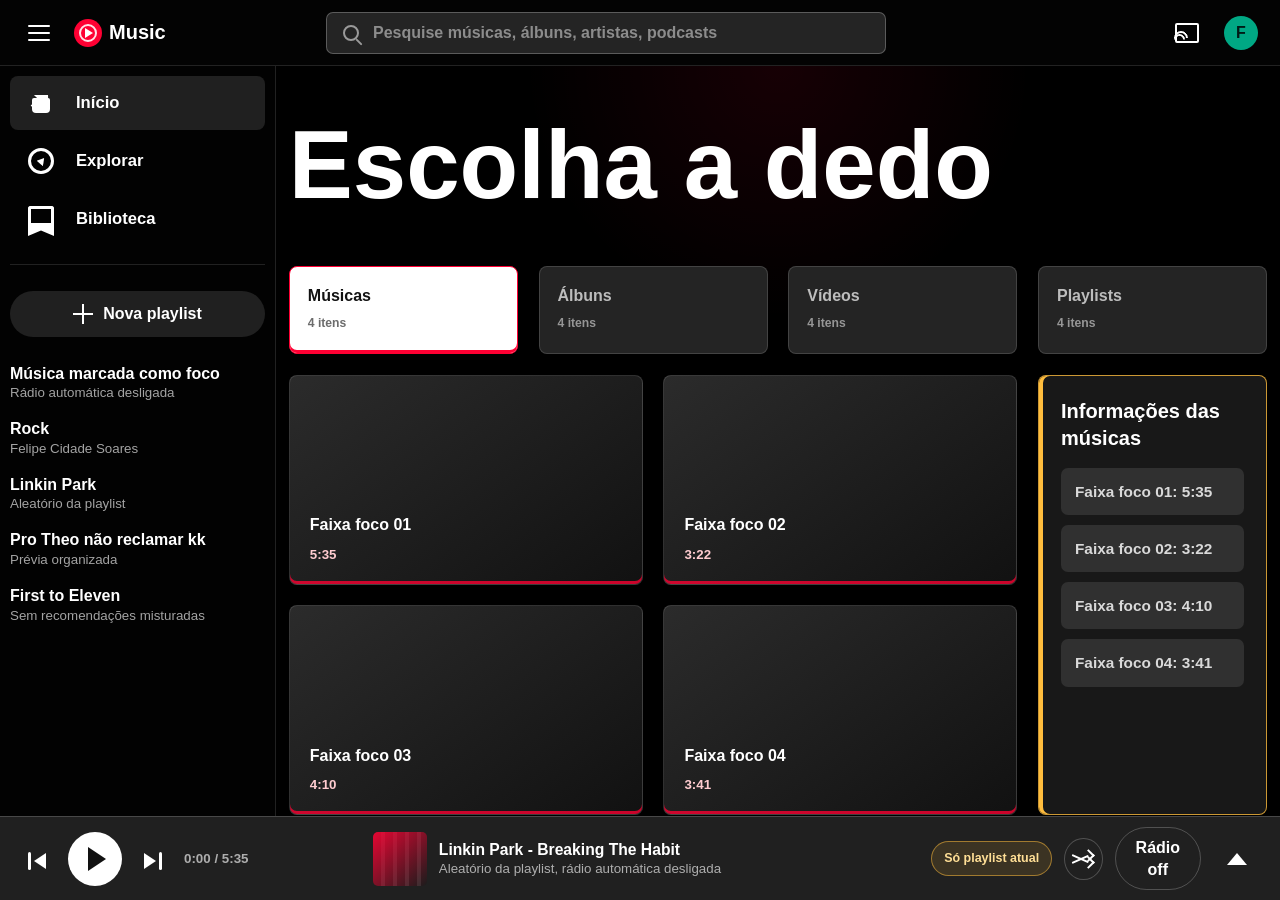
==== prototipo-final.html @ 874b072c "prototipo final" ====
<!doctype html>
<html lang="pt-BR">
  <head>
    <meta charset="utf-8">
    <meta name="viewport" content="width=device-width, initial-scale=1">
    <meta
      name="description"
      content="Protótipo final navegável do YouTube Music com melhorias do ciclo final aplicadas."
    >
    <title>Protótipo Final | YouTube Music</title>
    <link rel="stylesheet" href="src/css/prototipo-final.css?v=20260530-p2-three-tabs">
  </head>
  <body>
    <div class="yt-prototype" data-prototype>
      <header class="app-topbar">
        <div class="brand-area">
          <button class="icon-button menu-button" type="button" aria-label="Abrir menu">
            <span></span>
            <span></span>
            <span></span>
          </button>
          <a class="brand-link" href="index.html#prototipo-navegavel" aria-label="Voltar ao relatório">
            <span class="brand-play" aria-hidden="true"></span>
            <strong>Music</strong>
          </a>
        </div>

        <label class="search-shell">
          <span class="search-icon" aria-hidden="true"></span>
          <input type="search" value="" placeholder="Pesquise músicas, álbuns, artistas, podcasts">
        </label>

        <div class="top-actions">
          <button class="cast-button" type="button" aria-label="Transmitir para dispositivo">
            <span></span>
          </button>
          <span class="avatar" aria-label="Perfil do usuário">F</span>
        </div>
      </header>

      <aside class="app-sidebar" aria-label="Navegação do protótipo">
        <nav class="primary-nav">
          <a class="is-active" href="#inicio">
            <span class="nav-home" aria-hidden="true"></span>
            Início
          </a>
          <a href="#explorar">
            <span class="nav-compass" aria-hidden="true"></span>
            Explorar
          </a>
          <a href="#biblioteca">
            <span class="nav-bookmark" aria-hidden="true"></span>
            Biblioteca
          </a>
        </nav>

        <button class="new-playlist" type="button">
          <span aria-hidden="true"></span>
          Nova playlist
        </button>

        <div class="playlist-list" aria-label="Playlists">
          <article>
            <strong>Música marcada como foco</strong>
            <small>Rádio automática desligada</small>
          </article>
          <article>
            <strong>Rock</strong>
            <small>Felipe Cidade Soares</small>
          </article>
          <article>
            <strong>Linkin Park</strong>
            <small>Aleatório da playlist</small>
          </article>
          <article>
            <strong>Pro Theo não reclamar kk</strong>
            <small>Prévia organizada</small>
          </article>
          <article>
            <strong>First to Eleven</strong>
            <small>Sem recomendações misturadas</small>
          </article>
        </div>
      </aside>

      <main class="app-stage" id="inicio">
        <section class="view view--home is-current" data-view="home" aria-label="Tela inicial do protótipo">
          <div class="content-scroll">
            <section class="home-p2" aria-label="Tela inicial organizada por intenção de uso">
              <div class="home-p2-heading">
                <strong data-home-tab-title>Escolha a dedo</strong>
              </div>
              
              <div class="home-p2-tabs" data-home-tab-group aria-label="Categorias de conteúdo">
                <button class="is-selected" type="button" data-home-tab="musicas">
                  <span>Músicas</span>
                  <small>4 itens</small>
                </button>
                <button type="button" data-home-tab="albuns">
                  <span>Álbuns</span>
                  <small>4 itens</small>
                </button>
                <button type="button" data-home-tab="videos">
                  <span>Vídeos</span>
                  <small>4 itens</small>
                </button>
                <button type="button" data-home-tab="playlists">
                  <span>Playlists</span>
                  <small>4 itens</small>
                </button>
              </div>
              <div class="home-p2-body">
                <div class="home-p2-grid" data-home-card-panel>
                  <button class="home-p2-card" type="button">
                    <strong>Faixa foco 01</strong>
                    <small>Adicionar à playlist</small>
                  </button>
                  <button class="home-p2-card" type="button">
                    <strong>Faixa foco 02</strong>
                    <small>Enviar para fila</small>
                  </button>
                  <button class="home-p2-card" type="button">
                    <strong>Faixa foco 03</strong>
                    <small>Salvar</small>
                  </button>
                  <button class="home-p2-card" type="button">
                    <strong>Faixa foco 04</strong>
                    <small>Prévia rápida</small>
                  </button>
                </div>

                <aside class="home-p2-preview" aria-label="Prévia contextual">
                  <div>
                    <strong data-home-preview-title>Informações das músicas</strong>
                  </div>
                  <div class="home-p2-preview-list" data-home-preview-list>
                    <span>Faixa foco 01: 5:35</span>
                    <span>Faixa foco 02: 3:22</span>
                    <span>Faixa foco 03: 4:10</span>
                    <span>Faixa foco 04: 3:41</span>
                  </div>
                </aside>
              </div>

              <div class="home-p2-actions" aria-label="Ações rápidas">
                <button type="button">Adicionar à playlist</button>
                <button type="button">Enviar para fila</button>
                <button type="button">Abrir prévia completa</button>
              </div>
            </section>

          </div>
        </section>

        <section class="view view--player" data-view="player" aria-label="Tela expandida do player" hidden>
          <div class="player-view">
            <section class="video-area" aria-label="Player de vídeo">
              <div class="media-mode" aria-label="Modo de reprodução">
                <button class="is-active" type="button">Música</button>
                <button type="button">Vídeo</button>
              </div>

              <div class="video-frame">
                <div class="video-image">
                  <span></span>
                  <strong data-video-title>Breaking The Habit</strong>
                  <small data-video-subtitle>Da playlist atual</small>
                </div>
              </div>
            </section>

            <aside class="queue-panel" aria-label="Fila de reprodução">
              <nav class="queue-tabs" aria-label="Abas do player">
                <button class="is-active" type="button">A seguir</button>
                <button type="button">Letra</button>
                <button type="button">Comentários</button>
                <button type="button">Relacionados</button>
              </nav>

              <section class="queue-status">
                <div>
                  <small>Tocando neste dispositivo:</small>
                  <strong>Sua fila</strong>
                </div>
                <span data-queue-state>Rádio automática desligada</span>
              </section>

              <ol class="queue-list" data-queue-list>
                <li>
                  <span class="album-cover cover-now"></span>
                  <div>
                    <strong>Linkin Park - Breaking The Habit</strong>
                    <small>Da playlist atual</small>
                  </div>
                  <span>5:35</span>
                  <button type="button" data-track-action>Remover</button>
                </li>
                <li>
                  <span class="album-cover cover-4"></span>
                  <div>
                    <strong>La Esquina de Sol</strong>
                    <small>Da playlist atual</small>
                  </div>
                  <span>3:22</span>
                  <button type="button" data-track-action>Remover</button>
                </li>
                <li>
                  <span class="album-cover cover-2"></span>
                  <div>
                    <strong>Scar Tissue</strong>
                    <small>Da playlist atual</small>
                  </div>
                  <span>3:41</span>
                  <button type="button" data-track-action>Remover</button>
                </li>
                <li>
                  <span class="album-cover cover-5"></span>
                  <div>
                    <strong>The Millionaire Waltz</strong>
                    <small>Da playlist atual</small>
                  </div>
                  <span>5:02</span>
                  <button type="button" data-track-action>Remover</button>
                </li>
                <li>
                  <span class="album-cover cover-6"></span>
                  <div>
                    <strong>Under Pressure</strong>
                    <small>Da playlist atual</small>
                  </div>
                  <span>4:13</span>
                  <button type="button" data-track-action>Remover</button>
                </li>
              </ol>

              <section class="future-radio" aria-label="Sugestões futuras da rádio">
                <div>
                  <strong>Sugestões futuras da Rádio</strong>
                  <small>Separadas da fila até a Rádio ser ativada.</small>
                </div>
                <div data-radio-preview-list>
                  <span>Californication</span>
                  <span>Foo Fighters - Everlong</span>
                </div>
              </section>
            </aside>
          </div>
        </section>
      </main>

      <footer class="player-bar" aria-label="Player inferior">
        <div class="play-controls">
          <button type="button" aria-label="Música anterior">
            <span class="previous-icon" aria-hidden="true"></span>
          </button>
          <button class="play-button" type="button" aria-label="Reproduzir">
            <span aria-hidden="true"></span>
          </button>
          <button type="button" aria-label="Próxima música">
            <span class="next-icon" aria-hidden="true"></span>
          </button>
          <small>0:00 / 5:35</small>
        </div>

        <div class="now-playing">
          <span class="album-cover cover-now"></span>
          <div>
            <strong data-now-title>Linkin Park - Breaking The Habit (Live Rock Am Ring 2004)</strong>
            <small data-now-subtitle>Aleatório da playlist, rádio automática desligada</small>
          </div>
        </div>

        <div class="player-tools">
          <span class="queue-chip" data-queue-chip>Só playlist atual</span>
          <button
            class="shuffle-button"
            type="button"
            data-shuffle-button
            aria-pressed="false"
            aria-label="Ativar ordem aleatória"
            title="Aleatório"
          >
            <span class="shuffle-icon" aria-hidden="true"></span>
          </button>
          <button class="tool-button" type="button" data-radio-button aria-pressed="false">
            Rádio off
          </button>
          <button class="queue-toggle" type="button" data-open-player aria-label="Abrir tela expandida da fila">
            <span class="caret-up" aria-hidden="true"></span>
          </button>
          <button class="queue-toggle" type="button" data-close-player aria-label="Voltar para tela inicial">
            <span class="caret-down" aria-hidden="true"></span>
          </button>
        </div>
      </footer>
    </div>

    <script src="src/js/prototipo-final.js?v=20260530-p2-bleed"></script>
  </body>
</html>
---- src/css/prototipo-final.css ----
:root {
  --bg: #000000;
  --surface: #121212;
  --surface-2: #1f1f1f;
  --surface-3: #2b2b2b;
  --line: rgba(255, 255, 255, 0.12);
  --text: #ffffff;
  --muted: rgba(255, 255, 255, 0.64);
  --soft: rgba(255, 255, 255, 0.1);
  --red: #ff0033;
  --red-dark: #c90027;
  --gold: #ffbd3d;
  --green: #00a884;
  --topbar: 66px;
  --sidebar: 276px;
  --player: 84px;
}

* {
  box-sizing: border-box;
}

html,
body {
  width: 100%;
  min-height: 100%;
}

body {
  margin: 0;
  background: var(--bg);
  color: var(--text);
  font-family: Inter, Roboto, 'Segoe UI', Arial, sans-serif;
  line-height: 1.35;
  overflow: hidden;
}

button,
input {
  font: inherit;
}

button {
  color: inherit;
}

.yt-prototype {
  position: relative;
  min-height: 100vh;
  background: #000000;
}

.app-topbar {
  position: fixed;
  inset: 0 0 auto;
  z-index: 5;
  display: grid;
  grid-template-columns: var(--sidebar) minmax(280px, 560px) minmax(140px, 1fr);
  gap: 28px;
  align-items: center;
  height: var(--topbar);
  padding: 0 22px;
  border-bottom: 1px solid var(--line);
  background: #030303;
}

.brand-area,
.top-actions,
.play-controls,
.player-tools,
.brand-link,
.search-shell,
.queue-status,
.section-title-row,
.media-mode,
.queue-tabs {
  display: flex;
  align-items: center;
}

.brand-area {
  gap: 18px;
}

.icon-button {
  width: 34px;
  height: 34px;
  border: 0;
  background: transparent;
  cursor: pointer;
}

.menu-button {
  display: grid;
  place-content: center;
  gap: 5px;
}

.menu-button span {
  display: block;
  width: 22px;
  height: 2px;
  border-radius: 999px;
  background: #ffffff;
}

.brand-link {
  gap: 7px;
  color: #ffffff;
  font-size: 1.25rem;
  text-decoration: none;
}

.brand-play {
  position: relative;
  width: 28px;
  height: 28px;
  border-radius: 50%;
  background: var(--red);
}

.brand-play::before {
  content: '';
  position: absolute;
  inset: 5px;
  border: 2px solid rgba(255, 255, 255, 0.88);
  border-radius: inherit;
}

.brand-play::after {
  content: '';
  position: absolute;
  top: 9px;
  left: 11px;
  border-top: 5px solid transparent;
  border-bottom: 5px solid transparent;
  border-left: 8px solid #ffffff;
}

.search-shell {
  gap: 12px;
  height: 42px;
  padding: 0 16px;
  border: 1px solid rgba(255, 255, 255, 0.25);
  border-radius: 7px;
  background: #242424;
}

.search-shell input {
  width: 100%;
  min-width: 0;
  border: 0;
  outline: 0;
  background: transparent;
  color: #ffffff;
  font-size: 1rem;
  font-weight: 700;
}

.search-shell input::placeholder {
  color: rgba(255, 255, 255, 0.48);
}

.search-icon {
  position: relative;
  flex: 0 0 auto;
  width: 16px;
  height: 16px;
  border: 2px solid rgba(255, 255, 255, 0.54);
  border-radius: 50%;
}

.search-icon::after {
  content: '';
  position: absolute;
  right: -6px;
  bottom: -4px;
  width: 8px;
  height: 2px;
  border-radius: 999px;
  background: rgba(255, 255, 255, 0.54);
  transform: rotate(45deg);
}

.top-actions {
  justify-content: flex-end;
  gap: 22px;
}

.cast-button {
  position: relative;
  width: 30px;
  height: 30px;
  border: 0;
  background: transparent;
  cursor: pointer;
}

.cast-button::before {
  content: '';
  position: absolute;
  top: 5px;
  right: 3px;
  width: 20px;
  height: 16px;
  border: 2px solid #ffffff;
  border-radius: 2px;
}

.cast-button span,
.cast-button::after {
  position: absolute;
  left: 2px;
  bottom: 3px;
  border: 2px solid transparent;
  border-top-color: #ffffff;
  border-right-color: #ffffff;
  border-radius: 50%;
  transform: rotate(-45deg);
  content: '';
}

.cast-button span {
  width: 14px;
  height: 14px;
}

.cast-button::after {
  width: 7px;
  height: 7px;
}

.avatar {
  display: grid;
  place-items: center;
  width: 34px;
  height: 34px;
  border-radius: 50%;
  background: var(--green);
  color: #001b16;
  font-weight: 900;
}

.app-sidebar {
  position: fixed;
  top: var(--topbar);
  left: 0;
  bottom: var(--player);
  z-index: 4;
  width: var(--sidebar);
  padding: 10px 10px 18px;
  border-right: 1px solid var(--line);
  background: #020202;
  overflow: auto;
}

.primary-nav {
  display: grid;
  gap: 4px;
  padding-bottom: 18px;
  border-bottom: 1px solid var(--line);
}

.primary-nav a {
  display: grid;
  grid-template-columns: 36px minmax(0, 1fr);
  gap: 12px;
  align-items: center;
  min-height: 54px;
  padding: 0 18px;
  border-radius: 8px;
  color: #ffffff;
  font-size: 1.04rem;
  font-weight: 900;
  text-decoration: none;
}

.primary-nav a.is-active {
  background: #202020;
}

.nav-home,
.nav-compass,
.nav-bookmark {
  position: relative;
  display: block;
  width: 26px;
  height: 26px;
}

.nav-home::before {
  content: '';
  position: absolute;
  inset: 8px 4px 3px;
  border-radius: 2px 2px 4px 4px;
  background: #ffffff;
}

.nav-home::after {
  content: '';
  position: absolute;
  left: 3px;
  top: 2px;
  width: 20px;
  height: 20px;
  background: #ffffff;
  transform: rotate(45deg);
  clip-path: polygon(50% 0, 100% 50%, 74% 50%, 74% 100%, 26% 100%, 26% 50%, 0 50%);
}

.nav-compass {
  border: 3px solid #ffffff;
  border-radius: 50%;
}

.nav-compass::before {
  content: '';
  position: absolute;
  inset: 6px;
  background: #ffffff;
  clip-path: polygon(70% 0, 100% 100%, 0 70%);
  transform: rotate(25deg);
}

.nav-bookmark {
  border: 3px solid #ffffff;
  border-bottom: 0;
  border-radius: 3px 3px 0 0;
}

.nav-bookmark::after {
  content: '';
  position: absolute;
  left: -3px;
  right: -3px;
  bottom: -4px;
  height: 13px;
  background: #ffffff;
  clip-path: polygon(0 0, 100% 0, 100% 100%, 50% 58%, 0 100%);
}

.new-playlist {
  display: flex;
  gap: 10px;
  align-items: center;
  justify-content: center;
  width: 100%;
  margin: 26px 0;
  padding: 12px 14px;
  border: 0;
  border-radius: 999px;
  background: #202020;
  color: #ffffff;
  cursor: pointer;
  font-weight: 900;
}

.new-playlist span {
  position: relative;
  width: 20px;
  height: 20px;
}

.new-playlist span::before,
.new-playlist span::after {
  content: '';
  position: absolute;
  inset: 9px 0 auto;
  height: 2px;
  background: #ffffff;
}

.new-playlist span::after {
  transform: rotate(90deg);
}

.playlist-list {
  display: grid;
  gap: 16px;
}

.playlist-list article {
  min-width: 0;
}

.playlist-list strong,
.playlist-list small {
  display: block;
  white-space: nowrap;
  overflow: hidden;
  text-overflow: ellipsis;
}

.playlist-list strong {
  font-weight: 900;
}

.playlist-list small {
  color: var(--muted);
}

.app-stage {
  position: fixed;
  top: var(--topbar);
  right: 0;
  bottom: var(--player);
  left: var(--sidebar);
  min-width: 0;
  overflow: hidden;
  background:
    radial-gradient(circle at 50% 0, rgba(255, 0, 51, 0.09), transparent 28%),
    #000000;
}

.view {
  position: absolute;
  inset: 0;
  opacity: 0;
  pointer-events: none;
  transform: translateY(12px);
  transition: opacity 0.22s ease, transform 0.22s ease;
}

.view.is-current {
  opacity: 1;
  pointer-events: auto;
  transform: translateY(0);
}

.content-scroll {
  height: 100%;
  padding: clamp(12px, 1.4vw, 22px) clamp(8px, 1vw, 16px) 46px;
  overflow: auto;
}

.home-p2 {
  --home-p2-gap: clamp(18px, 1.6vw, 26px);

  display: grid;
  grid-template-rows: auto auto minmax(0, 1fr) auto;
  gap: var(--home-p2-gap);
  width: 100%;
  min-height: 100%;
}

.home-p2-tabs {
  display: grid;
  grid-template-columns: repeat(4, minmax(0, 1fr));
  gap: var(--home-p2-gap);
}

.home-p2-tabs button {
  display: grid;
  gap: 4px;
  min-height: 88px;
  min-width: auto;
  padding: 18px;
  border: 1px solid rgba(255, 255, 255, 0.14);
  border-radius: 8px;
  background: #242424;
  color: rgba(255, 255, 255, 0.7);
  cursor: pointer;
  font: inherit;
  font-weight: 900;
  text-align: left;
}

.home-p2-tabs button small {
  color: rgba(255, 255, 255, 0.52);
  font-size: 0.76rem;
}

.home-p2-tabs button.is-selected {
  border-color: var(--red);
  background: #ffffff;
  color: #111111;
  box-shadow: inset 0 -3px 0 var(--red);
}

.home-p2-tabs button.is-selected small {
  color: rgba(17, 17, 17, 0.62);
}

.home-p2-heading {
  display: flex;
  align-items: center;
  min-height: clamp(136px, 18vh, 190px);
  overflow: hidden;
}

.home-p2-heading strong {
  display: block;
  width: 100%;
  font-size: 6rem;
  line-height: 0.92;
  letter-spacing: 0;
  white-space: nowrap;
}

.home-p2-body {
  display: grid;
  grid-template-columns: repeat(4, minmax(0, 1fr));
  gap: var(--home-p2-gap);
  align-items: stretch;
}

.home-p2-grid {
  display: grid;
  grid-column: 1 / 4;
  grid-template-columns: repeat(2, minmax(0, 1fr));
  gap: var(--home-p2-gap);
  align-content: start;
}

.home-p2-card {
  display: grid;
  align-content: end;
  gap: 10px;
  min-height: clamp(150px, 18vw, 210px);
  padding: 20px;
  border: 1px solid rgba(255, 255, 255, 0.12);
  border-radius: 8px;
  background: linear-gradient(145deg, rgba(44, 44, 44, 0.98), rgba(18, 18, 18, 0.96));
  box-shadow: inset 0 -3px 0 rgba(255, 0, 51, 0.78);
  color: #ffffff;
  cursor: pointer;
  font: inherit;
  text-align: left;
}

.home-p2-card strong,
.home-p2-card small {
  display: block;
}

.home-p2-card small {
  color: #ffccd0;
  font-weight: 900;
}

.home-p2-preview {
  display: grid;
  grid-column: 4 / 5;
  gap: 16px;
  align-content: start;
  min-height: 100%;
  padding: 22px;
  border: 1px solid rgba(255, 189, 61, 0.78);
  border-radius: 8px;
  background: #181818;
  box-shadow: inset 4px 0 0 var(--gold);
}

.home-p2-preview strong,
.home-p2-preview small,
.home-p2-preview span {
  display: block;
}

.home-p2-preview strong {
  font-size: 1.25rem;
}

.home-p2-preview small {
  color: rgba(255, 255, 255, 0.62);
  font-weight: 800;
}

.home-p2-preview-list {
  display: grid;
  gap: 10px;
}

.home-p2-preview span {
  padding: 14px;
  border-radius: 7px;
  background: #303030;
  color: rgba(255, 255, 255, 0.82);
  font-size: clamp(0.88rem, 1.2vw, 1.05rem);
  font-weight: 900;
  line-height: 1.25;
}

.home-p2-actions {
  display: flex;
  gap: 12px;
  flex-wrap: wrap;
}

.home-p2-actions button {
  padding: 9px 12px;
  border: 1px solid rgba(255, 255, 255, 0.16);
  border-radius: 999px;
  background: #202020;
  color: rgba(255, 255, 255, 0.82);
  cursor: pointer;
  font: inherit;
  font-size: 0.86rem;
  font-weight: 900;
}

.home-p2-actions button:hover {
  border-color: rgba(255, 0, 51, 0.72);
  color: #ffffff;
}

.home-row {
  max-width: 1500px;
  margin: 0 auto;
}

.home-row--secondary {
  margin-top: clamp(34px, 5vw, 64px);
}

.section-title-row {
  justify-content: space-between;
  gap: 18px;
  margin-bottom: 16px;
}

.section-title-row p {
  margin: 0 0 4px;
  color: var(--muted);
  font-size: 0.84rem;
  font-weight: 900;
  text-transform: uppercase;
}

.section-title-row h1,
.section-title-row h2 {
  margin: 0;
  line-height: 1;
}

.section-title-row h1 {
  font-size: clamp(2rem, 4.4vw, 4rem);
}

.section-title-row h2 {
  font-size: clamp(1.8rem, 3.3vw, 3.4rem);
}

.status-pill,
.queue-chip {
  flex: 0 0 auto;
  padding: 8px 12px;
  border: 1px solid rgba(255, 189, 61, 0.52);
  border-radius: 999px;
  background: rgba(255, 189, 61, 0.12);
  color: #ffdf96;
  font-size: 0.78rem;
  font-weight: 900;
}

.playlist-cards {
  display: grid;
  grid-template-columns: repeat(5, minmax(140px, 1fr));
  gap: 24px;
  margin-bottom: 0;
}

.playlist-cards--tracks {
  grid-template-columns: repeat(5, minmax(140px, 1fr));
}

.playlist-card {
  display: grid;
  align-content: end;
  min-height: 198px;
  padding: 14px;
  border-radius: 8px;
  overflow: hidden;
  position: relative;
  background: #202020;
  box-shadow: inset 0 -80px 90px rgba(0, 0, 0, 0.58);
}

.playlist-card::before {
  content: '';
  position: absolute;
  inset: 0;
  background:
    linear-gradient(150deg, rgba(255, 255, 255, 0.2), transparent 45%),
    repeating-linear-gradient(90deg, transparent 0 18px, rgba(255, 255, 255, 0.08) 18px 20px);
  opacity: 0.75;
}

.playlist-card > * {
  position: relative;
  z-index: 1;
}

.card-red {
  background: linear-gradient(135deg, #fc003b, #111111 72%);
}

.card-gold {
  background: linear-gradient(135deg, #ffd24a, #222222 68%);
}

.card-pink {
  background: linear-gradient(135deg, #ff6392, #1a101a 70%);
}

.card-green {
  background: linear-gradient(135deg, #18b77b, #172b20 70%);
}

.card-blue {
  background: linear-gradient(135deg, #1464ff, #111111 72%);
}

.cover-tag {
  justify-self: start;
  margin-bottom: auto;
  padding: 4px 7px;
  border-radius: 5px;
  background: rgba(0, 0, 0, 0.46);
  color: #ffffff;
  font-size: 0.74rem;
  font-weight: 900;
}

.playlist-card strong,
.playlist-card small {
  display: block;
}

.playlist-card strong {
  margin-top: 64px;
  font-size: 1.06rem;
}

.playlist-card small {
  color: rgba(255, 255, 255, 0.74);
}

.track-card strong {
  font-size: 1rem;
}

.track-card small {
  max-width: 100%;
}

.section-action {
  flex: 0 0 auto;
  padding: 10px 18px;
  border: 1px solid rgba(255, 255, 255, 0.22);
  border-radius: 999px;
  background: transparent;
  color: #ffffff;
  cursor: pointer;
  font-weight: 900;
}

.section-action:hover {
  border-color: #ffffff;
}

.queue-list li {
  min-width: 0;
  display: grid;
  align-items: center;
}

.queue-list strong,
.queue-list small,
.now-playing strong,
.now-playing small {
  display: block;
  white-space: nowrap;
  overflow: hidden;
  text-overflow: ellipsis;
}

.queue-list strong {
  font-size: 1.02rem;
}

.queue-list small,
.now-playing small {
  color: var(--muted);
}

.album-cover {
  display: block;
  width: 48px;
  height: 48px;
  border-radius: 5px;
  background: #303030;
}

.cover-1 {
  background: linear-gradient(135deg, #f4f4f4, #b50029 65%);
}

.cover-2 {
  background: linear-gradient(135deg, #ffe158, #da0b22 55%, #080808);
}

.cover-3 {
  background: linear-gradient(135deg, #ffe6b5, #2a6f67 60%);
}

.cover-4 {
  background: linear-gradient(135deg, #48e0ff, #07313c 70%);
}

.cover-5 {
  background: linear-gradient(135deg, #ffffff, #101010 65%);
}

.cover-6 {
  background: linear-gradient(135deg, #8ae5ff, #080c21 72%);
}

.cover-now {
  background:
    linear-gradient(135deg, rgba(255, 0, 51, 0.88), rgba(0, 0, 0, 0.42)),
    repeating-linear-gradient(90deg, #303030 0 8px, #555555 8px 12px);
}

.player-view {
  display: grid;
  grid-template-columns: minmax(0, 1fr) minmax(420px, 34vw);
  gap: 30px;
  height: 100%;
  padding: 42px 36px 30px;
}

.video-area {
  display: grid;
  grid-template-rows: auto 1fr;
  gap: 34px;
  min-width: 0;
}

.media-mode {
  justify-content: center;
}

.media-mode button {
  min-width: 88px;
  padding: 8px 20px;
  border: 0;
  background: #303030;
  color: rgba(255, 255, 255, 0.72);
  cursor: pointer;
  font-weight: 900;
}

.media-mode button:first-child {
  border-radius: 999px 0 0 999px;
}

.media-mode button:last-child {
  border-radius: 0 999px 999px 0;
}

.media-mode button.is-active {
  background: #555555;
  color: #ffffff;
}

.video-frame {
  display: grid;
  place-items: center;
  width: 100%;
  min-height: 0;
  min-width: 0;
  overflow: hidden;
}

.video-image {
  position: relative;
  display: grid;
  align-content: end;
  justify-self: center;
  width: min(100%, 760px);
  max-height: min(58vh, 540px);
  aspect-ratio: 16 / 10;
  padding: 28px;
  background:
    linear-gradient(180deg, transparent 38%, rgba(0, 0, 0, 0.72)),
    radial-gradient(circle at 50% 42%, rgba(255, 255, 255, 0.16), transparent 24%),
    linear-gradient(135deg, #6e6a62, #1a1a1a 55%, #000000);
  box-shadow: 0 24px 80px rgba(0, 0, 0, 0.52);
  overflow: hidden;
}

.video-image::before {
  content: '';
  position: absolute;
  inset: 18%;
  background:
    repeating-linear-gradient(90deg, rgba(255, 255, 255, 0.16) 0 2px, transparent 2px 9px),
    repeating-linear-gradient(0deg, rgba(255, 255, 255, 0.12) 0 2px, transparent 2px 11px);
  transform: perspective(500px) rotateX(62deg);
  transform-origin: bottom;
  opacity: 0.58;
}

.video-image span {
  position: absolute;
  inset: 22% 12% 20%;
  border-radius: 50%;
  background: radial-gradient(circle, rgba(255, 255, 255, 0.18), transparent 62%);
}

.video-image strong,
.video-image small {
  position: relative;
  z-index: 1;
}

.video-image strong {
  font-size: clamp(1.6rem, 3vw, 3rem);
}

.video-image small {
  color: var(--muted);
  font-size: 1.04rem;
  font-weight: 800;
}

.queue-panel {
  position: relative;
  z-index: 1;
  min-width: 0;
  overflow: auto;
  padding-right: 10px;
}

.queue-tabs {
  gap: 28px;
  min-width: max-content;
  margin-bottom: 18px;
  border-bottom: 1px solid rgba(255, 255, 255, 0.36);
}

.queue-tabs button {
  padding: 14px 0 12px;
  border: 0;
  border-bottom: 2px solid transparent;
  background: transparent;
  color: rgba(255, 255, 255, 0.5);
  cursor: pointer;
  font-weight: 900;
  text-transform: uppercase;
}

.queue-tabs button.is-active {
  border-color: #ffffff;
  color: #ffffff;
}

.queue-status {
  justify-content: space-between;
  gap: 12px;
  margin-bottom: 14px;
}

.queue-status small {
  display: block;
  color: var(--muted);
  font-weight: 800;
}

.queue-status strong {
  font-size: 1.08rem;
}

.queue-status span {
  flex: 0 0 auto;
  padding: 8px 12px;
  border-radius: 999px;
  background: #ffffff;
  color: #111111;
  font-size: 0.84rem;
  font-weight: 900;
}

.queue-list {
  display: grid;
  gap: 1px;
  margin: 0;
  padding: 0;
  list-style: none;
}

.queue-list li {
  grid-template-columns: 44px minmax(0, 1fr) auto auto;
  gap: 12px;
  padding: 10px;
  border-bottom: 1px solid var(--line);
  background: transparent;
  cursor: pointer;
  transition: opacity 0.18s ease, background 0.18s ease;
}

.queue-list li:hover,
.queue-list li:focus-visible {
  background: rgba(255, 255, 255, 0.06);
  outline: 0;
}

.queue-list li.is-current-track {
  background: rgba(255, 0, 51, 0.12);
  box-shadow: inset 3px 0 0 var(--red);
}

.queue-list li.is-current-track strong {
  color: #ffffff;
}

.queue-list li.is-removed {
  background: rgba(255, 255, 255, 0.06);
  opacity: 0.7;
}

.queue-list li.is-removed strong,
.queue-list li.is-removed small {
  text-decoration: line-through;
}

.queue-list li > span:nth-of-type(2) {
  color: rgba(255, 255, 255, 0.58);
  font-weight: 800;
}

.queue-list button {
  padding: 7px 9px;
  border: 1px solid rgba(255, 255, 255, 0.24);
  border-radius: 999px;
  background: transparent;
  color: rgba(255, 255, 255, 0.78);
  cursor: pointer;
  font-size: 0.78rem;
  font-weight: 900;
}

.queue-list button:hover {
  border-color: #ffffff;
  color: #ffffff;
}

.queue-list li.is-removed button {
  background: #ffffff;
  color: #111111;
}

.future-radio {
  display: grid;
  gap: 9px;
  margin-top: 18px;
  padding: 14px;
  border: 1px solid rgba(255, 189, 61, 0.7);
  border-radius: 8px;
  background: #181818;
  box-shadow: inset 4px 0 0 var(--gold);
}

[data-radio-preview-list] {
  display: grid;
  gap: 9px;
}

.future-radio strong,
.future-radio small,
.future-radio span {
  display: block;
}

.future-radio small {
  color: var(--muted);
}

.future-radio span {
  padding: 10px;
  border-radius: 7px;
  background: #303030;
  color: rgba(255, 255, 255, 0.78);
  font-weight: 800;
}

.player-bar {
  position: fixed;
  inset: auto 0 0;
  z-index: 6;
  display: grid;
  grid-template-columns: minmax(220px, 0.8fr) minmax(280px, 1.3fr) minmax(280px, 0.8fr);
  gap: 24px;
  align-items: center;
  height: var(--player);
  padding: 10px 20px;
  border-top: 1px solid rgba(255, 255, 255, 0.18);
  background: #202020;
}

.play-controls {
  gap: 14px;
}

.play-controls button,
.player-tools button {
  border: 0;
  background: transparent;
  cursor: pointer;
}

.play-controls button {
  position: relative;
  width: 34px;
  height: 34px;
}

.previous-icon,
.next-icon {
  position: absolute;
  inset: 8px;
}

.previous-icon::before,
.next-icon::before {
  content: '';
  position: absolute;
  top: 3px;
  border-top: 8px solid transparent;
  border-bottom: 8px solid transparent;
}

.previous-icon::before {
  left: 6px;
  border-right: 12px solid #ffffff;
}

.next-icon::before {
  right: 6px;
  border-left: 12px solid #ffffff;
}

.previous-icon::after,
.next-icon::after {
  content: '';
  position: absolute;
  top: 2px;
  width: 3px;
  height: 18px;
  border-radius: 999px;
  background: #ffffff;
}

.previous-icon::after {
  left: 0;
}

.next-icon::after {
  right: 0;
}

.play-button {
  width: 54px !important;
  height: 54px !important;
  border-radius: 50%;
  background: #ffffff !important;
}

.play-button span {
  position: absolute;
  top: 15px;
  left: 20px;
  border-top: 12px solid transparent;
  border-bottom: 12px solid transparent;
  border-left: 18px solid #111111;
}

.play-controls small {
  color: rgba(255, 255, 255, 0.64);
  font-weight: 800;
}

.now-playing {
  min-width: 0;
  display: grid;
  grid-template-columns: 54px minmax(0, 1fr);
  gap: 12px;
  align-items: center;
}

.now-playing .album-cover {
  width: 54px;
  height: 54px;
}

.now-playing strong {
  font-size: 0.98rem;
}

.player-tools {
  justify-content: flex-end;
  gap: 12px;
  min-width: 0;
}

.tool-button {
  padding: 9px 12px;
  border: 1px solid rgba(255, 255, 255, 0.22) !important;
  border-radius: 999px;
  color: #ffffff;
  font-weight: 900;
}

.shuffle-button {
  position: relative;
  display: grid;
  place-items: center;
  width: 42px;
  height: 42px;
  border: 1px solid rgba(255, 255, 255, 0.22) !important;
  border-radius: 50%;
  color: #ffffff;
  transition: border-color 0.18s ease, background 0.18s ease, transform 0.18s ease;
}

.shuffle-button:hover,
.shuffle-button:focus-visible,
.shuffle-button.is-selected,
.shuffle-button.is-shuffling {
  border-color: var(--red) !important;
  background: rgba(255, 0, 51, 0.18);
  outline: 0;
}

.shuffle-button.is-selected {
  background: var(--red);
  box-shadow: 0 0 0 3px rgba(255, 0, 51, 0.24);
}

.shuffle-button.is-shuffling {
  transform: rotate(10deg) scale(1.05);
}

.shuffle-icon {
  position: relative;
  width: 24px;
  height: 18px;
}

.shuffle-icon::before,
.shuffle-icon::after {
  content: '';
  position: absolute;
  left: 1px;
  width: 18px;
  height: 2px;
  border-radius: 999px;
  background: currentColor;
  transform-origin: left center;
}

.shuffle-icon::before {
  top: 4px;
  transform: rotate(24deg);
}

.shuffle-icon::after {
  bottom: 4px;
  transform: rotate(-24deg);
}

.shuffle-button::before,
.shuffle-button::after {
  content: '';
  position: absolute;
  right: 9px;
  width: 7px;
  height: 7px;
  border-top: 2px solid currentColor;
  border-right: 2px solid currentColor;
}

.shuffle-button::before {
  top: 12px;
  transform: rotate(45deg);
}

.shuffle-button::after {
  bottom: 12px;
  transform: rotate(45deg);
}

.tool-button.is-on {
  border-color: var(--red) !important;
  background: var(--red);
}

.queue-toggle {
  display: grid;
  place-items: center;
  width: 52px;
  height: 52px;
  border-radius: 8px;
}

.queue-toggle:hover,
.queue-toggle:focus-visible {
  background: rgba(255, 255, 255, 0.08);
  outline: 0;
}

.caret-up,
.caret-down {
  width: 0;
  height: 0;
  border-left: 10px solid transparent;
  border-right: 10px solid transparent;
}

.caret-up {
  border-bottom: 12px solid #ffffff;
}

.caret-down {
  border-top: 12px solid #ffffff;
}

[data-close-player] {
  display: none;
}

.yt-prototype.is-player-open [data-open-player] {
  display: none;
}

.yt-prototype.is-player-open [data-close-player] {
  display: grid;
}

@media (max-width: 1180px) {
  :root {
    --sidebar: 238px;
  }

  .playlist-cards {
    grid-template-columns: repeat(3, minmax(150px, 1fr));
  }

  .player-view {
    grid-template-columns: 1fr;
  }

  .queue-panel {
    min-height: 320px;
  }
}

@media (max-width: 820px) {
  body {
    overflow: auto;
  }

  .app-topbar {
    grid-template-columns: 1fr auto;
    gap: 14px;
  }

  .search-shell {
    grid-column: 1 / -1;
    order: 3;
  }

  .app-topbar {
    height: auto;
    min-height: var(--topbar);
    padding: 12px;
  }

  .app-sidebar {
    display: none;
  }

  .app-stage {
    left: 0;
    top: 118px;
  }

  .content-scroll,
  .player-view {
    padding: 20px 16px 34px;
  }

  .home-p2-tabs,
  .home-p2-heading,
  .home-p2-body {
    grid-template-columns: 1fr;
  }

  .home-p2-grid {
    grid-column: 1;
    grid-template-columns: 1fr;
  }

  .home-p2-preview {
    grid-column: 1;
  }

  .home-p2-heading {
    min-height: auto;
  }

  .home-p2-heading strong {
    font-size: clamp(2.8rem, 13vw, 4.8rem);
    white-space: normal;
  }

  .playlist-cards {
    grid-template-columns: 1fr;
  }

  .player-bar {
    grid-template-columns: 1fr;
    height: auto;
    gap: 10px;
  }

  .play-controls,
  .player-tools {
    justify-content: center;
  }

  .queue-chip {
    display: none;
  }
}
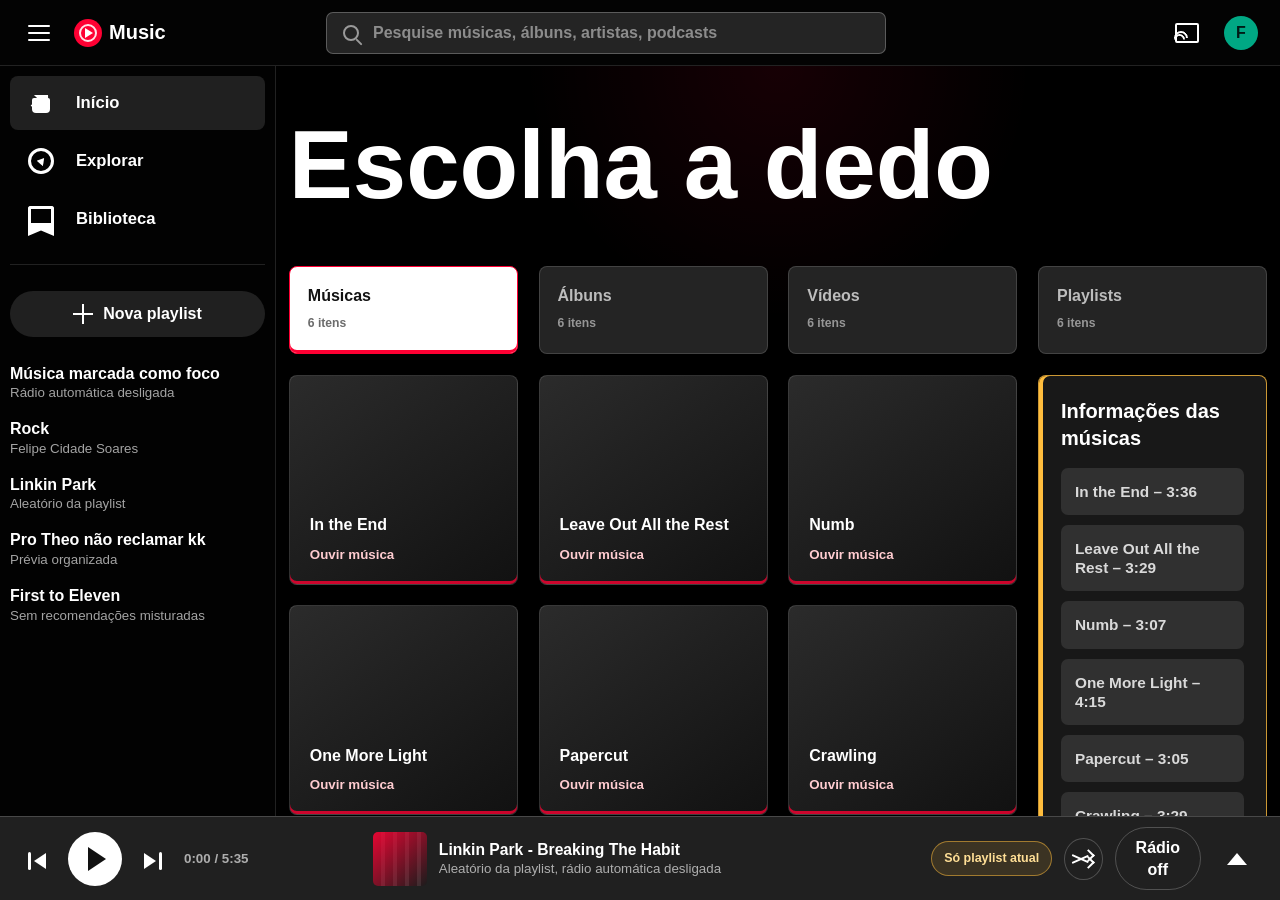
==== commit adc9fbb8: "6 itens" ====
--- a/prototipo-final.html
+++ b/prototipo-final.html
@@ -94,19 +94,19 @@
               <div class="home-p2-tabs" data-home-tab-group aria-label="Categorias de conteúdo">
                 <button class="is-selected" type="button" data-home-tab="musicas">
                   <span>Músicas</span>
-                  <small>4 itens</small>
+                  <small>6 itens</small>
                 </button>
                 <button type="button" data-home-tab="albuns">
                   <span>Álbuns</span>
-                  <small>4 itens</small>
+                  <small>6 itens</small>
                 </button>
                 <button type="button" data-home-tab="videos">
                   <span>Vídeos</span>
-                  <small>4 itens</small>
+                  <small>6 itens</small>
                 </button>
                 <button type="button" data-home-tab="playlists">
                   <span>Playlists</span>
-                  <small>4 itens</small>
+                  <small>6 itens</small>
                 </button>
               </div>
               <div class="home-p2-body">
@@ -126,6 +126,16 @@
                   <button class="home-p2-card" type="button">
                     <strong>Faixa foco 04</strong>
                     <small>Prévia rápida</small>
+                  </button>
+                  <button class="home-p2-card" type="button">
+                    <strong>Faixa foco 05</strong>
+                    <small>Prévia rápida</small>
+
+                  </button>
+                  <button class="home-p2-card" type="button">
+                    <strong>Faixa foco 06</strong>
+                    <small>Prévia rápida</small>
+                    
                   </button>
                 </div>
 
@@ -141,14 +151,13 @@
                   </div>
                 </aside>
               </div>
-
+<!-- 
               <div class="home-p2-actions" aria-label="Ações rápidas">
                 <button type="button">Adicionar à playlist</button>
                 <button type="button">Enviar para fila</button>
                 <button type="button">Abrir prévia completa</button>
-              </div>
+              </div> -->
             </section>
-
           </div>
         </section>
 
--- a/src/css/prototipo-final.css
+++ b/src/css/prototipo-final.css
@@ -507,7 +507,7 @@
 .home-p2-grid {
   display: grid;
   grid-column: 1 / 4;
-  grid-template-columns: repeat(2, minmax(0, 1fr));
+  grid-template-columns: repeat(3, minmax(0, 1fr));
   gap: var(--home-p2-gap);
   align-content: start;
 }
